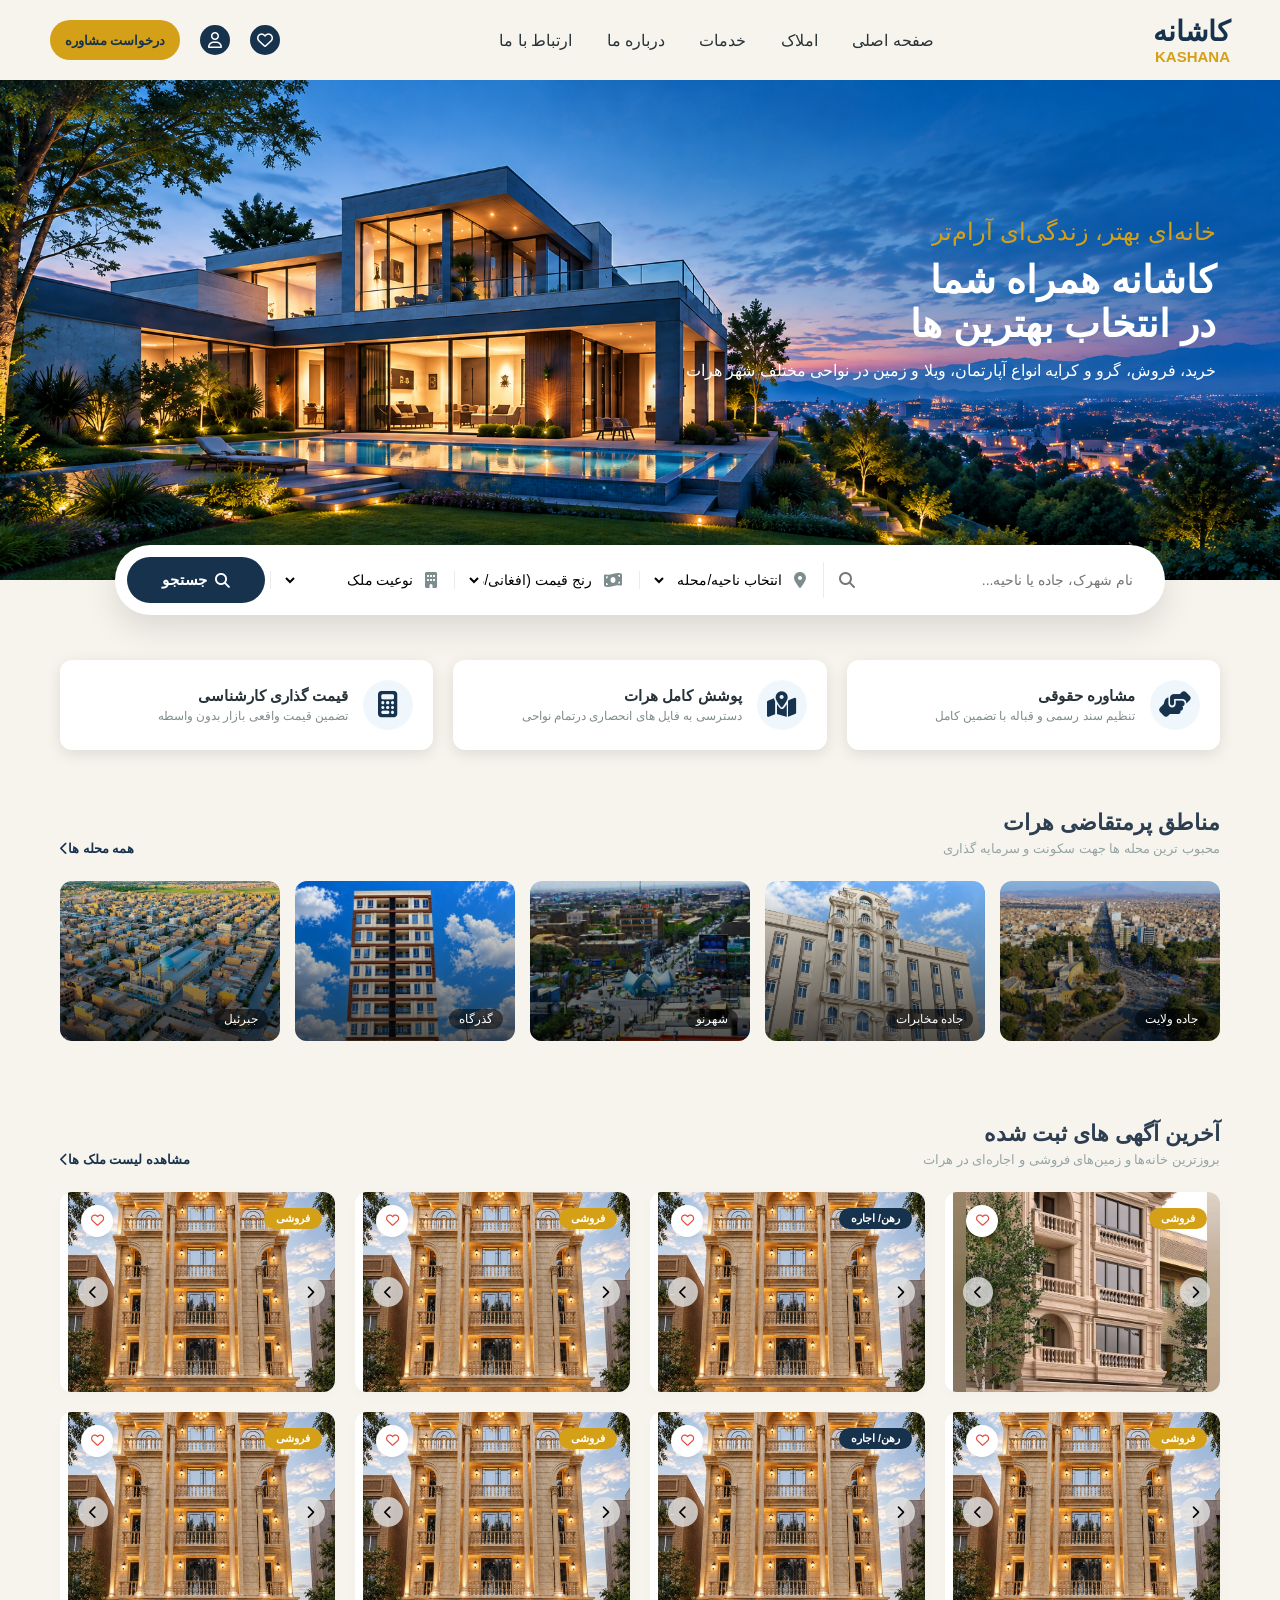
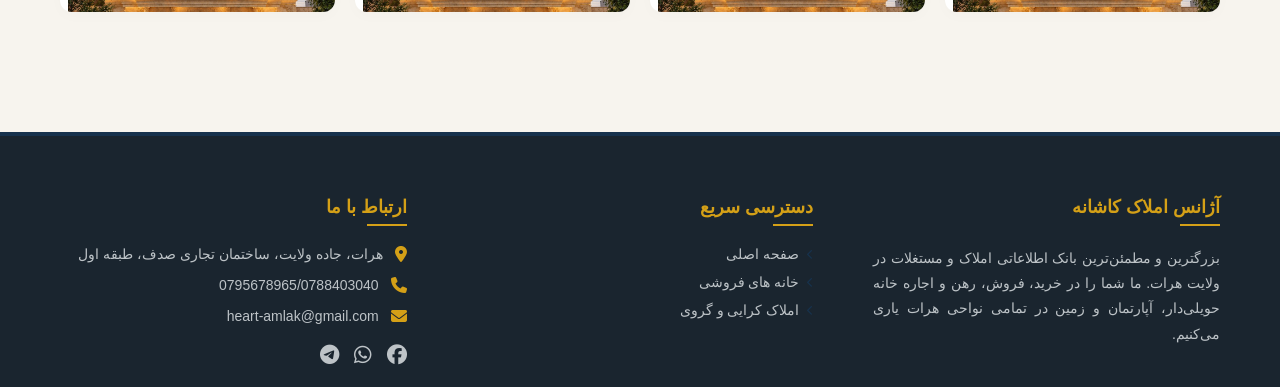
==== html/index.html @ c899a924 "fix: rename indext to index.html" ====
<!DOCTYPE html>
<html lang="fa" dir="rtl">
    <head>
        <meta charset="UTF-8">
        <meta name="viewport" content="width=device-width, initial-scale=1.0">
        <title>کاشانه</title>
        <link rel="stylesheet"  href="https://cdnjs.cloudflare.com/ajax/libs/font-awesome/6.5.2/css/all.min.css">
        <!--css link-->
        <link rel="stylesheet" href="../css/main.css">

    </head>
    <body>
        <!--header-->
        <header class="main-header">
            <div class="logo">
                <span>کاشانه<span>KASHANA</span></span>
            </div>
            <nav class="nav-menu">
                <a href="main-page.html" class="active">صفحه اصلی</a>
                <a href="properties.html">املاک</a>
                <a href="services.html">خدمات</a>
                <a href="about us.html">درباره ما </a>
                <a href="contact us.html">ارتباط با ما </a>
            </nav>
            <!--user action-->
            <div class="user-actions">
                <!--favorites-->
                <a hraf="" class="favorite">
                    <i class="fa-regular fa-heart"></i>
                </a>
                 <!--account-->
            <div class="account">
                <button class="account-btn">
                    <i class="fa-regular fa-user"></i>
                </button>
                </div>
                <div class="account-dropdown">
                    <a href="">ورود</a><br>
                    <a href="">ثبت نام</a>
                </div>
                 <div class="counselling">
                    <button class="counselling-btn"> <span>درخواست مشاوره</span></button>

                 </div>

            </div>
           
        </header>

        <!--hero section-->
        <section class="hero-section">
            <img src="../images/main image.png" class="main-image">
            <div class="hero-content">
                <h2>خانه‌ای بهتر، زندگی‌ای آرام‌تر</h2>
                <h1>کاشانه همراه شما<br>در انتخاب بهترین ها</h1>
                <p>خرید، فروش، گرو و کرایه انواع آپارتمان، ویلا و زمین در نواحی مختلف شهر هرات</p>
            </div>

            <div class="search-container">
                <div class="search-input-group">
                    <i class="fa-solid fa-magnifying-glass search-icon"></i>
                    <input type="text" id="keyword-search" placeholder="نام شهرک، جاده یا ناحیه...">

                </div>
                <div class="select-group">
                    <i class="fa-solid fa-location-dot"></i>
                    <select id="district-select">
                      <option value="">انتخاب ناحیه/محله</option>
                      <option value="jada-wilayat"> جاده ولایت</option>
                      <option value="darwaza-khosh"> دروازه خوش</option>
                      <option value="shahrak-khadija">شهرک خدیجه کبری</option>
                      <option value="firqa"> ساحه فرقه</option>
                      <option value="mahtab"> مهتاب سلجوقی</option>
                      <option value="jebril">جبرئیل</option>  
                    </select>
                </div>
                <div class="select-group">
                    <i class="fa-solid fa-money-bill-wave"></i>
                    <select id="price-select">
                        <option value="">رنج قیمت (افغانی/دلار)</option>
                        <option value="low">اقتصادی و ارزان  </option>
                        <option value="medium">قیمت متوسط  </option>
                        <option value="high">لوکس و تجاری  </option>
                    </select>
                </div>
                <div class="select-group">
                    <i class="fa-solid fa-building"></i>
                    <select id="type-select">
                        <option value="">نوعیت ملک</option>
                        <option value="apartment">آپارتمان مسکونی</option>
                        <option value="villa"> خانه حویلی دار</option>
                        <option value="commericla">مغازه و تجاری </option>
                        <option value="land">زمین/نمره </option>
                    </select>
                </div>
                <button class="btn-search" id="search-submit">
                    <i class="fa-solid fa-magnifying-glass"></i>جستجو </button>
            </div>
        </section>
            <!--our services-->
        <section class="features-section">
            <div class="feature-card">
                <div class="feature-icon"><i class="fa-solid fa-handshake-angle"></i>
                </div>
                <div class="feature-info">
                    <h4>مشاوره حقوقی</h4>
                    <p>تنظیم سند رسمی و قباله با تضمین کامل</p>
                </div>
            </div>

            <div class="feature-card">
                <div class="feature-icon"><i class="fa-solid fa-map-location-dot"></i>
                </div>

                 <div class="feature-info">
                <h4>پوشش کامل هرات</h4>
                <p>دسترسی به فایل های انحصاری درتمام نواحی</p>
            </div>
            </div>

            <div class="feature-card">
                <div class="feature-icon"><i class="fa-solid fa-calculator"></i></div>
                <div class="feature-info">
                    <h4>قیمت گذاری کارشناسی</h4>
                    <p>تضمین قیمت واقعی بازار بدون واسطه</p>
                </div>
            </div>
        </section>

        <!--favorite areas-->
        <section class="container locations-section">
            <div class="section-header">
                <div>
                    <h2>مناطق پرمتقاضی هرات</h2>
                    <p>محبوب  ترین محله ها جهت سکونت و سرمایه گذاری</p>
                </div>
                <a href="#" class="view-all">همه محله ها<i class="fa-solid fa-chevron-left"></i></a>
            </div>
            <div class="locations-grid">
                <div class="location-card">
                    <img src="../images/welayat street.jpg" alt="جاده ولایت">

                    <span class="location-tag">جاده ولایت</span>
                </div>
                 <div class="location-card">
                    <img src="../images/jade mokhaberat.jpg" alt="جاده مخابرات" >
                    <span class="location-tag">جاده مخابرات </span>
                </div>
                 <div class="location-card">
                     <img src="../images/shahrenow.jpg" alt="شهر نو " >
                    <span class="location-tag">شهرنو </span>
                </div>
                 <div class="location-card">
                     <img src="../images/gazargah.jpg" alt="گذرگاه  " >
                    <span class="location-tag">گذرگاه </span>
                </div>
                 <div class="location-card">
                     <img src="../images/jebreil.jpg" alt="جبرئیل  " >
                    <span class="location-tag">جبرئیل </span>
                </div>
                 
            </div>

        </section>

        <section class="container properties-section">
            <div class="section-header">
                <div>
                    <h2>آخرین آگهی های ثبت شده</h2>
                    <p>بروزترین خانه‌ها و زمین‌های فروشی و اجاره‌ای در هرات  </p>
                </div>
                <a href="#" class="view-all">مشاهده لیست ملک ها<i class="fa-solid fa-chevron-left"></i></a>
            </div>

            <div class="properties-grid">
                <!--first card-->
                <div class="property-card">
                    <div class="property-image">
                       <img src="../images/first card/8.jpg" alt="نمای خانه" class="active">
                       <img src="../images/first card/1.jpg" alt="اتاق خواب ">
                       <img src="../images/first card/2.jpg" alt="اتاق نشیمن ">
                       <img src="../images/first card/3.jpg" alt="اتاق خواب ">
                       <img src="../images/first card/4.jpg" alt="آشپزخانه ">
                       <img src="../images/first card/5.jpg" alt="دهلیز ">
                       <img src="../images/first card/6.jpg" alt="مهمانخانه">
                       <img src="../images/first card/7.jpg" alt="آشپزخانه">

                        <button class="slider-btn prev">
                            <i class="fa-solid fa-chevron-right"></i>
                        </button>
                        <button class="slider-btn next">
                            <i class="fa-solid fa-chevron-left"></i>
                        </button>

                        <span class="status-tag tag-sale">فروشی</span>
                        <button class="btn-wishlist"><i class="fa-regular fa-heart"></i></button>
                    </div>
                </div>
                <!--second card-->
                <div class="property-card">
                    <div class="property-image">
                       <img src="../images/second card/nama.jpg"   alt="نمای خانه" class="active">
                       <img src="../images/second card/1.jpg" alt="اتاق خواب ">
                       <img src="../images/second card/2.jpg" alt="اتاق نشیمن ">
                       <img src="../images/second card/3.jpg" alt="اتاق خواب ">
                       <img src="../images/second card/4.jpg" alt="آشپزخانه ">
                       <img src="../images/second card/5.jpg" alt="دهلیز ">
                      
                        <button class="slider-btn prev">
                            <i class="fa-solid fa-chevron-right"></i>
                        </button>
                        <button class="slider-btn next">
                            <i class="fa-solid fa-chevron-left"></i>
                        </button>
                       
                        <span class="status-tag tag-rent">رهن/ اجاره</span>
                        <button class="btn-wishlist"><i class="fa-regular fa-heart"></i></button>
                    </div>
                </div>
                 <!--thirdcard-->
                <div class="property-card">
                    <div class="property-image">
                       <img src="../images/second card/nama.jpg"   alt="نمای خانه" class="active">
                       <img src="../images/second card/1.jpg" alt="اتاق خواب ">
                       <img src="../images/second card/2.jpg" alt="اتاق نشیمن ">
                       <img src="../images/second card/3.jpg" alt="اتاق خواب ">
                       <img src="../images/second card/4.jpg" alt="آشپزخانه ">
                       <img src="../images/second card/5.jpg" alt="دهلیز ">
                      
                        <button class="slider-btn prev">
                            <i class="fa-solid fa-chevron-right"></i>
                        </button>
                        <button class="slider-btn next">
                            <i class="fa-solid fa-chevron-left"></i>
                        </button>
                        <span class="status-tag tag-sale">فروشی </span>
                        <button class="btn-wishlist"><i class="fa-regular fa-heart"></i></button>
                    </div>
                </div>
                 <!--fourthcard-->
                <div class="property-card">
                    <div class="property-image">
                         <img src="../images/second card/nama.jpg"   alt="نمای خانه" class="active">
                       <img src="../images/second card/1.jpg" alt="اتاق خواب ">
                       <img src="../images/second card/2.jpg" alt="اتاق نشیمن ">
                       <img src="../images/second card/3.jpg" alt="اتاق خواب ">
                       <img src="../images/second card/4.jpg" alt="آشپزخانه ">
                       <img src="../images/second card/5.jpg" alt="دهلیز ">
                      
                        <button class="slider-btn prev">
                            <i class="fa-solid fa-chevron-right"></i>
                        </button>
                        <button class="slider-btn next">
                            <i class="fa-solid fa-chevron-left"></i>
                        </button>

                       
                        <span class="status-tag tag-sale">فروشی </span>
                        <button class="btn-wishlist"><i class="fa-regular fa-heart"></i></button>
                    </div>
                </div>
                <!--fifth card-->
                 <div class="property-card">
                    <div class="property-image">
                      <img src="../images/second card/nama.jpg"   alt="نمای خانه" class="active">
                       <img src="../images/second card/1.jpg" alt="اتاق خواب ">
                       <img src="../images/second card/2.jpg" alt="اتاق نشیمن ">
                       <img src="../images/second card/3.jpg" alt="اتاق خواب ">
                       <img src="../images/second card/4.jpg" alt="آشپزخانه ">
                       <img src="../images/second card/5.jpg" alt="دهلیز ">
                      
                        <button class="slider-btn prev">
                            <i class="fa-solid fa-chevron-right"></i>
                        </button>
                        <button class="slider-btn next">
                            <i class="fa-solid fa-chevron-left"></i>
                        </button>
                       
                        <span class="status-tag tag-sale">فروشی</span>
                        <button class="btn-wishlist"><i class="fa-regular fa-heart"></i></button>
                    </div>
                </div>
                <!--sixth card-->
                <div class="property-card">
                    <div class="property-image">
                      <img src="../images/second card/nama.jpg"   alt="نمای خانه" class="active">
                       <img src="../images/second card/1.jpg" alt="اتاق خواب ">
                       <img src="../images/second card/2.jpg" alt="اتاق نشیمن ">
                       <img src="../images/second card/3.jpg" alt="اتاق خواب ">
                       <img src="../images/second card/4.jpg" alt="آشپزخانه ">
                       <img src="../images/second card/5.jpg" alt="دهلیز ">
                      
                        <button class="slider-btn prev">
                            <i class="fa-solid fa-chevron-right"></i>
                        </button>
                        <button class="slider-btn next">
                            <i class="fa-solid fa-chevron-left"></i>
                        </button>
                       
                        <span class="status-tag tag-rent">رهن/ اجاره</span>
                        <button class="btn-wishlist"><i class="fa-regular fa-heart"></i></button>
                    </div>
                </div>
                 <!--seventh card-->
                <div class="property-card">
                    <div class="property-image">
                       <img src="../images/second card/nama.jpg"   alt="نمای خانه" class="active">
                       <img src="../images/second card/1.jpg" alt="اتاق خواب ">
                       <img src="../images/second card/2.jpg" alt="اتاق نشیمن ">
                       <img src="../images/second card/3.jpg" alt="اتاق خواب ">
                       <img src="../images/second card/4.jpg" alt="آشپزخانه ">
                       <img src="../images/second card/5.jpg" alt="دهلیز ">
                      
                        <button class="slider-btn prev">
                            <i class="fa-solid fa-chevron-right"></i>
                        </button>
                        <button class="slider-btn next">
                            <i class="fa-solid fa-chevron-left"></i>
                        </button>
                       
                        <span class="status-tag tag-sale">فروشی </span>
                        <button class="btn-wishlist"><i class="fa-regular fa-heart"></i></button>
                    </div>
                </div>
                 <!--eighth card-->
                <div class="property-card">
                    <div class="property-image">
                      <img src="../images/second card/nama.jpg"   alt="نمای خانه" class="active">
                       <img src="../images/second card/1.jpg" alt="اتاق خواب ">
                       <img src="../images/second card/2.jpg" alt="اتاق نشیمن ">
                       <img src="../images/second card/3.jpg" alt="اتاق خواب ">
                       <img src="../images/second card/4.jpg" alt="آشپزخانه ">
                       <img src="../images/second card/5.jpg" alt="دهلیز ">
                      
                        <button class="slider-btn prev">
                            <i class="fa-solid fa-chevron-right"></i>
                        </button>
                        <button class="slider-btn next">
                            <i class="fa-solid fa-chevron-left"></i>
                        </button>
                       
                        <span class="status-tag tag-sale">فروشی </span>
                        <button class="btn-wishlist"><i class="fa-regular fa-heart"></i></button>
                    </div>
                </div>



            </div>
        </section>

        <!--footer-->
        <footer class="main-footer">
            <div  class="footer-container">
                <!--footer container-->
                <div class="footer-block footer-about">
                    <h4>آژانس املاک کاشانه </h4>
                    <p>بزرگترین و مطمئن‌ترین بانک اطلاعاتی املاک و مستغلات در ولایت هرات. ما شما را در خرید، فروش، رهن و اجاره خانه حویلی‌دار، آپارتمان و زمین در تمامی نواحی هرات یاری می‌کنیم.</p>
  
                </div>
                 <!--quick access-links-->
                <div class="footer-block footer-links">
                    <h4>دسترسی سریع</h4>
                    <ul>
                        <li>
                            <a href="#"><i class="fa-solid fa-chevron-left"></i>صفحه اصلی</a>
                        </li>
                         <li>
                            <a href="#"><i class="fa-solid fa-chevron-left"></i>خانه های فروشی </a>
                        </li>
                         <li>
                            <a href="#"><i class="fa-solid fa-chevron-left"></i>املاک کرایی و گروی </a>
                        </li>
                        
                    </ul>
                </div>
                    <!--call information-->
                <div class="footer-block footer-contact">
                    <h4>ارتباط با ما</h4>
                    <p><i class="fa-solid fa-location-dot"></i>هرات، جاده ولایت، ساختمان تجاری صدف، طبقه اول</p>
                    <p><i class="fa-solid fa-phone"></i>0795678965/0788403040</p>
                    <p><i class="fa-solid fa-envelope"></i>heart-amlak@gmail.com</p>
                   <!--social programs-->
                    <div class="footer-socials">
                        <a href="#"><i class="fa-brands fa-facebook"></i></a>
                         <a href="#"><i class="fa-brands fa-whatsapp"></i></a>
                          <a href="#"><i class="fa-brands fa-telegram"></i></a>
                    </div>
                </div>

            </div>
        </footer>







    </body>


</html>
---- css/main.css ----
:root{
    --primary-color:#17324D;
    --secondary-color:#D4A017;
    --text-color:#263238;
    --bg-light: #F7F4EE;
    --white:#ffffff;
}

*{
    margin:0;
    padding:0;
    box-sizing: border-box;
    font-family: 'Vazirmatn', sans-serif;

}

body{
     background-color: var(--bg-light);
    color: var(--text-color);
    
}
.container{
     max-width: 1200px;
    margin: 0 auto;
    padding: 40px 20px;
}
/*header*/
.main-header{
     display: flex;
    justify-content: space-between;
    align-items: center;
    padding: 15px 50px;
    background: var(--bg-light);
    box-shadow: 0 2px 15px rgba(0,0,0,0.05);
}
.logo{
    display: flex;
    align-items: center;
    gap: 10px;
    font-size: 28px;
    font-weight: bold;
    color: var(--primary-color);
}
.logo span span{
    display: block;
    font-size: 15px;
    color: var(--secondary-color);
}
.nav-menu a{
    position:relative;
     text-decoration: none;
    color: var(--text-color);
    margin: 0 15px;
    font-weight: 500;
    transition: color 0.3s;
    padding: 5px 0;
    
}
/* up line*/
.nav-menu a::before {
    content: "";
    position: absolute;
    top: 0;
    right: 50%;
    width: 0;
    height: 2px;
    background-color: var(--secondary-color);
    transition: width 0.4s ease;
}
/* down line*/
.nav-menu a::after {
    content: "";
    position: absolute;
    bottom: -5px;
    right: 50%;
    width: 0;
    height:2px;
    background-color: var(--secondary-color);
    transition: width 0.4s ease;
}

/* Hover */
.nav-menu a:hover::before,
.nav-menu a:hover::after {
    width: 100%;
    right: 0;
}

.nav-menu a:hover {
    color: var(--primary-color);
}

/* User Actions */
.user-actions {
    display: flex;
    align-items: center;
    gap: 20px;
    direction: rtl;
}

/* Favorite Heart */
.favorite {
   background-color: var(--primary-color);
   color: var(--white);
   width:30px;
   height: 30px;
   border-radius: 50px;
   font-size:16px;
   align-items: center;
   justify-content: center;
   display:flex;
   text-decoration: none;
   cursor: pointer;
  


}

.favorite:hover {
    color: var(--secondary-color);
}

/* Account Button */
.account {
    position: relative;
    display: flex;
    align-items: center;
}

.account-btn {
   background-color: var(--primary-color);
   color: var(--white);
   width:30px;
   height: 30px;
   border-radius: 50px;
   font-size:16px;
   align-items: center;
   justify-content: center;
   display:flex;
   text-decoration: none;
   cursor: pointer;
   border: none;
   outline: none;
  
}
.account-btn:hover {
    color: var(--secondary-color);
}
.account-dropdown{
    display: none;
    position: absolute;
    top: 100%;
    right: 0;
    background-color:var(--white);
    min-width: 150px;
    box-shadow: 0px 8px 16px rgba(0, 0, 0, 0.15);
    border-radius: 8px;
    z-index: 9999;
    margin-top: 10px;
    overflow: hidden;

}

.account-dropdown a {
    color:var(--primary-color);
    padding:4px 16px;
    text-decoration: none;
    display: block;
    font-size: 14px;
    transition: background-color 0.2s;
    text-align: right;
   
}
.account-dropdown a:hover{
    background-color: #eef5fa;
    font-weight: bold;

}
.account-dropdown.show{
    display: block !important;
}
.counselling-btn{
    background:var(--secondary-color);
    color:var(--primary-color);
    border: none;
    font-family: inherit;
    font-size:13px;
    font-weight: bold;
    cursor: pointer;
    display: flex;
    align-items: center;
    justify-content: center;
    gap: 3px;
    width: 130px;
    height: 40px;
    border-radius: 50px;
}

.counselling-btn span{
   display: inline-block;
   transition: transform 0.3s ease;
}
.counselling-btn:hover span{
    transform: translateY(-1px);
}
/*hero*/
.hero-section{
    width:100%;
    overflow: visible;
    display: flex;
    flex-direction: column;
    justify-content: center;
    align-items: center;
    color: var(--white);
    position: relative;
    padding-bottom: 0px;
    z-index: 2;
}
.main-image{
    width: 100%;
    height: 500px;
    object-fit: cover;
    display: block;
}
.hero-content{
    position: absolute;
    bottom: 200px;
    right:50%;
    transform: translateX(50%);
    width:90%;
    color: white;
}
.hero-content h2{
    color: var(--secondary-color);
    margin-bottom: 12px;
    font-weight: normal;
}
.hero-content h1{
    font-size: 38px;
    margin-bottom: 15px;
}

.search-container{
    background: var(--white);
    padding: 12px;
    border-radius: 50px;
    display:flex;
    align-items: center;
    width: 90%;
    max-width: 1050px;
    position: absolute;
    bottom: -35px;
    left: 50%;
    transform: translateX(-50%);
    box-shadow: 0 12px 35px rgba(0,0,0,0.12);
    gap: 5px;
    z-index: 10;
}
.search-icon{
    position: absolute;
    left: 15px;
    color: #777777;
    z-index: 5;
    pointer-events: none;
}

.search-input-group{
    flex: 2;
    display: flex;
    align-items: center;
    border-left: 1px solid #eaeded;
    padding: 0 10px;
    position: relative;
}
.search-input-group input{
    border: none;
    outline: none;
    width: 100%;
    padding: 10px;
    font-size: 14px;
}
.select-group{
    flex: 1;
    display: flex;
    align-items: center;
    gap: 8px;
    border-left: 1px solid #eaeded;
    padding: 0 12px;
    color: #7f8c8d;
}
.select-group select{
     border: none;
    outline: none;
    background: transparent;
    width: 100%;
    cursor: pointer;
    font-size: 14px;
}
.btn-search{
     background: var(--primary-color);
    color: var(--white);
    border: none;
    padding: 14px 35px;
    border-radius: 30px;
    cursor: pointer;
    font-weight: bold;
    display: flex;
    align-items: center;
    gap: 8px;
    font-size: 15px;
}
.btn-search{
    transition: color 0.3s ease;
}
.btn-search:hover {
    color: var(--secondary-color);
}
.btn-search:hover i{
    color:var(--secondary-color)
}


/*features*/
.features-section{
    max-width: 1200px;
    margin: 80px auto 20px auto;
    display: flex;
    justify-content: space-between;
    gap: 20px;
    padding: 0 20px;

}
.feature-card{
    background: var(--white);
    padding: 20px;
    border-radius: 12px;
    display: flex;
    align-items: center;
    gap: 15px;
    flex: 1;
    box-shadow: 0 4px 15px rgba(0, 0, 0, 0.1);
}
.feature-icon{
    font-size: 26px;
    color: var(--primary-color);
    background: #f0f7fc;
    width: 50px;
    height: 50px;
    display: flex;
    align-items: center;
    justify-content: center;
    border-radius: 50%;
}
.feature-info h4{
    font-size: 15px;
    margin-bottom: 4px;

}
.feature-info p{
    font-size: 12px;
    color: #7f8c8d;

}
/*header section*/
.section-header{
    display: flex;
    justify-content: space-between;
    align-items: flex-end;
    margin-bottom: 25px;
}
.section-header h2{
    font-size: 22px;
    color: #2c3e50;
}
.section-header p{
    color: #95a5a6;
    font-size: 13px;
    margin-top: 5px;
}
.view-all{
    text-decoration: none;
    color: var(--primary-color);
    font-weight: bold;
    font-size: 13px;
}
/*grid areas*/
 .locations-grid{
    display: grid;
    grid-template-columns: repeat(5, 1fr);
    gap: 15px;
 }
 .location-card{
    height: 160px;
    border-radius: 12px;
    background-size: cover;
    background-position: center;
    position: relative;
    overflow: hidden;
    cursor: pointer;
    transition: transform 0.3s;
 }
 .location-card img{
    width: 100%;
    height: 100%;
    object-fit: cover;
    object-position: top center;
 }
 .location-card:hover{
    transform: translateY(-4px);

 }
 .location-card::before{
    content: '';
    position: absolute;
    top: 0;
    left: 0;
    width: 100%;
    height: 100%;
    background: linear-gradient(transparent,rgba(0,0,0,0.65));
 }
 .location-tag{
    position: absolute;
    bottom: 12px;
    right: 12px;
    color: var(--white);
    background: rgba(0,0,0,0.5);
    padding: 3px 10px;
    border-radius: 15px;
    font-size: 12px;
 }

/*homes grid*/
 .properties-grid{
    display: grid;
    grid-template-columns:repeat(4, 1fr);
    gap: 20px;
 }
 .property-card{
    background: var(--white);
    border-radius: 12px;
    overflow: hidden;
    box-shadow: 0 4px 15px rgba(0,0,0,0.02);
 }
 .property-image{
    height: 200px;
    position: relative;
    padding: 0px;
    display: flex;
    justify-content: space-between;
    align-items: flex-start;
    overflow: hidden;
    aspect-ratio: 4/3;
 }
 .property-image img{
    position: absolute;
    top: 0;
    left: 0;
    width: 100%;
    height: 100%;
    object-fit: cover;
    z-index: 0;
    inset: 0;
    display: none;
    transition: transform 0.4s ease;
 }
 .property-image img.active{
    display: block;

 }
 .property-card:hover .property-image img.active{
      transform: scale(1.05);
 }
 .slider-btn{
    position: absolute;
    top:50%;
    transform:translateY(-50%);
    z-index: 2;
    background:rgba(225,225,225,0.8);
    border:none;
    border-radius:50%;
    width:30px;
    height:30px;
    cursor:pointer;
 }
.slider-btn.prev{
    right:10px;
}
.slider-btn.next{
   left:10px; 
}

 .status-tag{
    padding: 4px 12px;
    top: 15px;
    right: 12px;
    margin: 0;
    border-radius: 15px;
    color: var(--white);
    font-size: 11px;
    font-weight: bold;
    position: absolute;
    z-index: 1;
 }
 .tag-sale{
    background-color: var(--secondary-color);
 }
 .tag-rent{
    background-color: var(--primary-color);
 }
 .btn-wishlist{
    background: var(--white);
    border: none;
    width: 32px;
    height: 32px;
    border-radius:50%;
    display: flex;
    align-items: center;
    justify-content: center;
    cursor: pointer;
    color:#e74c3c;
    box-shadow: 0 2px 5px rgba(0,0,0,0.08);
    position: absolute;
    z-index: 1;
    top: 12px;
    left: 12px;
    margin: 0;

 }
 .status-tag, .btn-wishlist{
    margin: 1px;
    z-index: 1;
 }

 /*footer*/
 .main-footer{
    background-color: #1a252f;
    color: #ecf0f1;
    padding: 60px 0 20px 0;
    margin-top: 80px;
    border-top: 4px solid var(--primary-color);


 }
 .footer-container{
    max-width: 1200px;
    margin: 0 auto;
    display: flex;
    justify-content: space-between;
    gap: 60px;
    padding: 0 20px;
 }
 .footer-block{
    flex: 1;
 }
 .main-footer h4{
    color: var(--secondary-color);
    font-size: 18px;
    margin-bottom: 20px;
    position: relative;
    padding-bottom: 8px;
 }
 .main-footer h4::after{
    content: '';
    position: absolute;
    bottom: 0;
    right: 0;
    width: 40px;
    height: 2px;
    background-color: var(--secondary-color);

 }
 .footer-about p{
    font-size: 14px;
    line-height: 1.8;
    color: #bdc3c7;
    text-align: justify;
 }

 .footer-links{
    text-align: right;

 }
 .footer-links h4{
    width: 100%;
    text-align: right;
 }

 .footer-links ul{
    list-style: none;
    padding: 0;
    margin: 0;
    width: 100%;
    
 }
 .footer-links ul li{
    margin-bottom: 12px;

 }
 .footer-links ul li a{
    color: #bdc3c7;
    text-decoration: none;
    font-size: 14px;
    transition: all 0.3s ease;
    display: flex;
    align-items: center;
    gap: 8px;
    justify-content: flex-start;
    width: 100%;
    direction: rtl;
 }
 .footer-links ul li a i{
    font-size: 10px;
    color: var(--primary-color);
 }
 .footer-links ul li a:hover{
    color: var(--white);
    padding-right: 5px;
 }
 .footer-contact p{
    font-size: 14px;
    color: #bdc3c7;
    margin-bottom: 15px;
    display: flex;
    align-items: center;
    gap: 12px;
 }
 .footer-contact p i{
    color: var(--secondary-color);
    font-size: 16px;

 }
 .footer-socials{
    display: flex;
    gap: 15px;
    margin-top: 20px;
 }
 .footer-socials a{
    color: #bdc3c7;
    font-size: 20px;
    transition: color 0.3s;
 }
 .footer-socials a:hover{
    color: var(--secondary-color);
 }
 .footer-bottom{
    text-align: center;
    margin-top: 40px;
    padding-top: 20px;
    border-top: 1px solid #34495e;
    font-size: 13px;
    color: #7f8c8d;
 }

 @media (max-width:768px){
    .footer-container{
        flex-direction: column;
        gap: 30px;

    }
    .main-footer h4::after{
        right: 50%;
        transform: translateX(50%);
    }
    .main-footer h4, .footer-about p, .footer-bottom{
        text-align: center;
    }
    .footer-links ul li a{
        justify-content: center;

    }
    .footer-contact p{
        justify-content: center;
    }
    .footer-socials{
        justify-content: center;
    }
 }
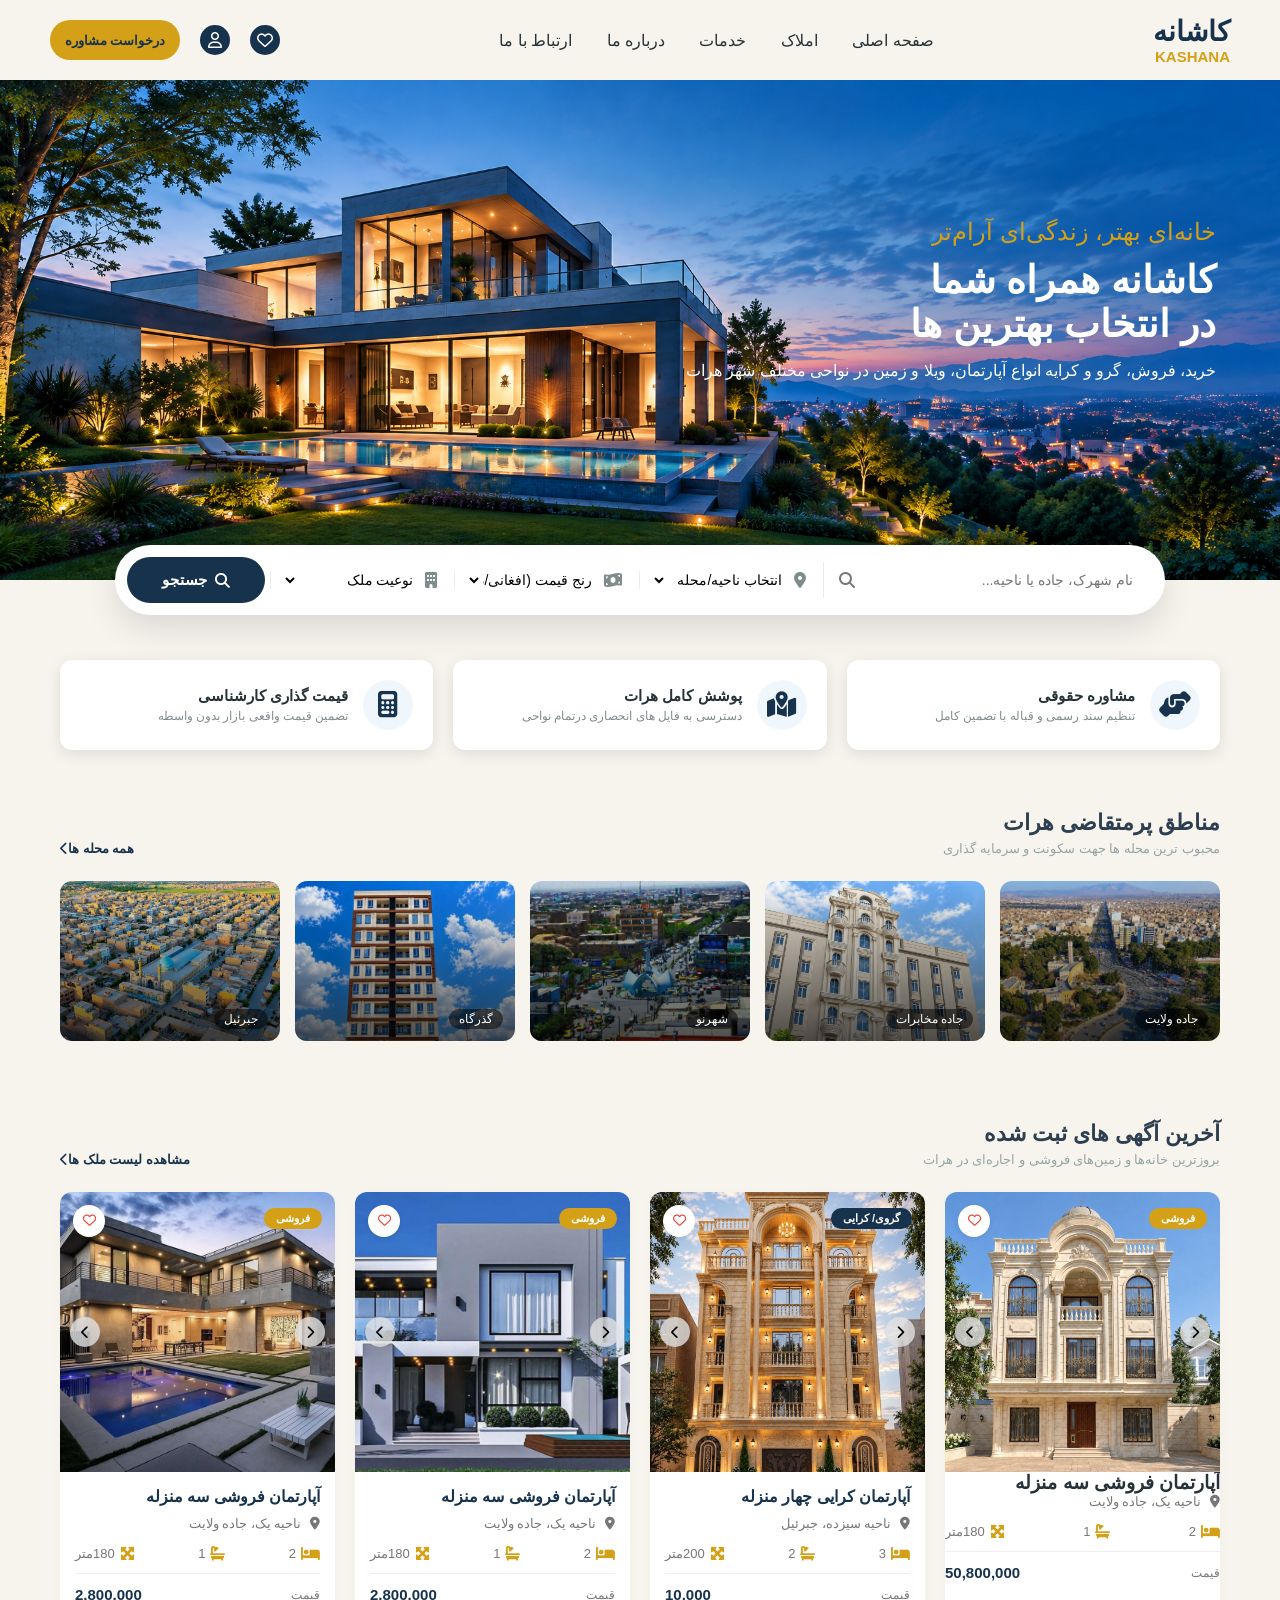
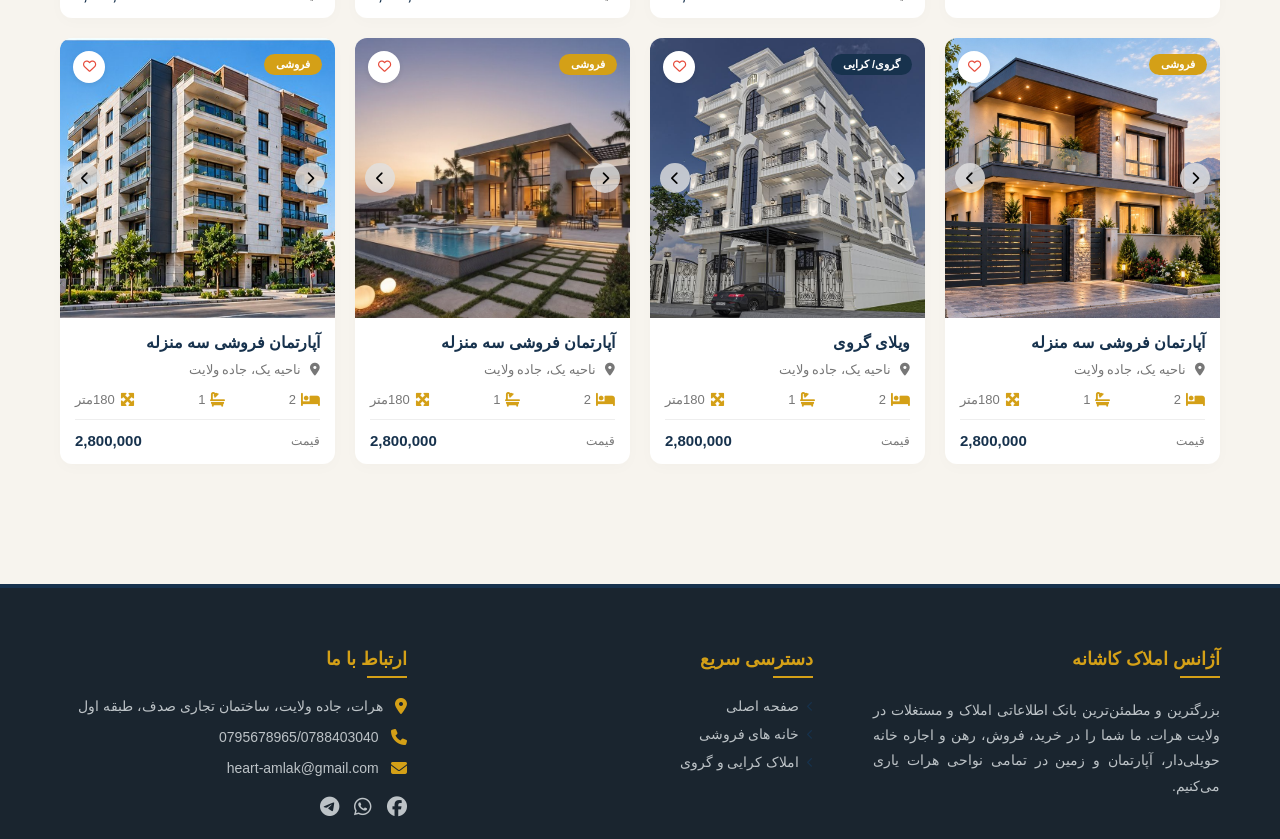
==== commit 406a43d6: "update project file" ====
--- a/html/index.html
+++ b/html/index.html
@@ -10,11 +10,18 @@
 
     </head>
     <body>
+
+        <div id="login-notice" class="login-notice">
+    لطفاً ابتدا وارد حساب کاربری خود شوید.
+</div>
         <!--header-->
         <header class="main-header">
             <div class="logo">
                 <span>کاشانه<span>KASHANA</span></span>
             </div>
+            <button class="menu-toggle">
+                <i class="fa-solid fa-bars"></i>
+            </button>
             <nav class="nav-menu">
                 <a href="main-page.html" class="active">صفحه اصلی</a>
                 <a href="properties.html">املاک</a>
@@ -29,15 +36,27 @@
                     <i class="fa-regular fa-heart"></i>
                 </a>
                  <!--account-->
-            <div class="account">
-                <button class="account-btn">
-                    <i class="fa-regular fa-user"></i>
-                </button>
-                </div>
-                <div class="account-dropdown">
-                    <a href="">ورود</a><br>
-                    <a href="">ثبت نام</a>
-                </div>
+           <div class="account">
+
+    <button class="account-btn" type="button"
+            aria-label="حساب کاربری">
+        <i class="fa-regular fa-user"></i>
+        <span class="user-initials" hidden></span>
+    </button>
+
+    <div class="account-dropdown">
+        <a href="">
+            ثبت‌نام
+        </a>
+
+        <a href="">
+            ورود
+        </a>
+
+    </div>
+
+</div>
+                
                  <div class="counselling">
                     <button class="counselling-btn"> <span>درخواست مشاوره</span></button>
 
@@ -174,7 +193,9 @@
 
             <div class="properties-grid">
                 <!--first card-->
-                <div class="property-card">
+                <div class="property-card"
+                data-id="1"
+                onclick="openPropertyDetails(1)">
                     <div class="property-image">
                        <img src="../images/first card/8.jpg" alt="نمای خانه" class="active">
                        <img src="../images/first card/1.jpg" alt="اتاق خواب ">
@@ -193,11 +214,30 @@
                         </button>
 
                         <span class="status-tag tag-sale">فروشی</span>
-                        <button class="btn-wishlist"><i class="fa-regular fa-heart"></i></button>
-                    </div>
-                </div>
+                        <button class="btn-wishlist">
+                         <i class="fa-regular fa-heart"></i>
+                          </button>
+                    </div>
+                      <h3>آپارتمان فروشی سه منزله </h3>
+                        <p class="property-location">
+                            <i class="fa-solid fa-location-dot"></i>
+                         ناحیه یک، جاده ولایت
+                        </p>
+                        <div class="property-details">
+                            <span title="اتاق خواب"><i class="fa-solid fa-bed"></i>  2 </span>
+                             <span title="حمام "><i class="fa-solid fa-bath"></i>  1 </span>
+                              <span title="متراژ "><i class="fa-solid fa-maximize"></i>  180متر </span>
+                        </div>
+                        <div class="property-price">
+                             <span>قیمت</span>
+                             <strong>50,800,000</strong>
+                        </div>
+
+                    </div>
+                
                 <!--second card-->
                 <div class="property-card">
+               
                     <div class="property-image">
                        <img src="../images/second card/nama.jpg"   alt="نمای خانه" class="active">
                        <img src="../images/second card/1.jpg" alt="اتاق خواب ">
@@ -213,14 +253,31 @@
                             <i class="fa-solid fa-chevron-left"></i>
                         </button>
                        
-                        <span class="status-tag tag-rent">رهن/ اجاره</span>
-                        <button class="btn-wishlist"><i class="fa-regular fa-heart"></i></button>
+                        <span class="status-tag tag-rent">گروی/  کرایی</span>
+                        <button class="btn-wishlist"><i class="fa-regular fa-heart"></i></button>
+                    </div>
+                     <div class="property-info">
+                        <h3>آپارتمان کرایی چهار منزله </h3>
+                        <p class="property-location">
+                            <i class="fa-solid fa-location-dot"></i>
+                              ناحیه سیزده،  جبرئیل
+                        </p>
+                        <div class="property-details">
+                            <span title="اتاق خواب"><i class="fa-solid fa-bed"></i>  3 </span>
+                             <span title="حمام "><i class="fa-solid fa-bath"></i>  2 </span>
+                              <span title="متراژ "><i class="fa-solid fa-maximize"></i>  200متر </span>
+                        </div>
+                        <div class="property-price">
+                             <span>قیمت</span>
+                             <strong>10,000</strong>
+                        </div>
+
                     </div>
                 </div>
                  <!--thirdcard-->
                 <div class="property-card">
                     <div class="property-image">
-                       <img src="../images/second card/nama.jpg"   alt="نمای خانه" class="active">
+                       <img src="../images/third card/NAMA.jpg"   alt="نمای خانه" class="active">
                        <img src="../images/second card/1.jpg" alt="اتاق خواب ">
                        <img src="../images/second card/2.jpg" alt="اتاق نشیمن ">
                        <img src="../images/second card/3.jpg" alt="اتاق خواب ">
@@ -235,12 +292,29 @@
                         </button>
                         <span class="status-tag tag-sale">فروشی </span>
                         <button class="btn-wishlist"><i class="fa-regular fa-heart"></i></button>
+                    </div>
+                     <div class="property-info">
+                        <h3>آپارتمان فروشی سه منزله </h3>
+                        <p class="property-location">
+                            <i class="fa-solid fa-location-dot"></i>
+                         ناحیه یک، جاده ولایت
+                        </p>
+                        <div class="property-details">
+                            <span title="اتاق خواب"><i class="fa-solid fa-bed"></i>  2 </span>
+                             <span title="حمام "><i class="fa-solid fa-bath"></i>  1 </span>
+                              <span title="متراژ "><i class="fa-solid fa-maximize"></i>  180متر </span>
+                        </div>
+                        <div class="property-price">
+                             <span>قیمت</span>
+                             <strong>2,800,000</strong>
+                        </div>
+
                     </div>
                 </div>
                  <!--fourthcard-->
                 <div class="property-card">
                     <div class="property-image">
-                         <img src="../images/second card/nama.jpg"   alt="نمای خانه" class="active">
+                         <img src="../images/forth card/NAMA.jpg"   alt="نمای خانه" class="active">
                        <img src="../images/second card/1.jpg" alt="اتاق خواب ">
                        <img src="../images/second card/2.jpg" alt="اتاق نشیمن ">
                        <img src="../images/second card/3.jpg" alt="اتاق خواب ">
@@ -258,11 +332,28 @@
                         <span class="status-tag tag-sale">فروشی </span>
                         <button class="btn-wishlist"><i class="fa-regular fa-heart"></i></button>
                     </div>
+                     <div class="property-info">
+                        <h3>آپارتمان فروشی سه منزله </h3>
+                        <p class="property-location">
+                            <i class="fa-solid fa-location-dot"></i>
+                         ناحیه یک، جاده ولایت
+                        </p>
+                        <div class="property-details">
+                            <span title="اتاق خواب"><i class="fa-solid fa-bed"></i>  2 </span>
+                             <span title="حمام "><i class="fa-solid fa-bath"></i>  1 </span>
+                              <span title="متراژ "><i class="fa-solid fa-maximize"></i>  180متر </span>
+                        </div>
+                        <div class="property-price">
+                             <span>قیمت</span>
+                             <strong>2,800,000</strong>
+                        </div>
+
+                    </div>
                 </div>
                 <!--fifth card-->
                  <div class="property-card">
                     <div class="property-image">
-                      <img src="../images/second card/nama.jpg"   alt="نمای خانه" class="active">
+                      <img src="../images/fifth card/nama.jpg"   alt="نمای خانه" class="active">
                        <img src="../images/second card/1.jpg" alt="اتاق خواب ">
                        <img src="../images/second card/2.jpg" alt="اتاق نشیمن ">
                        <img src="../images/second card/3.jpg" alt="اتاق خواب ">
@@ -279,11 +370,28 @@
                         <span class="status-tag tag-sale">فروشی</span>
                         <button class="btn-wishlist"><i class="fa-regular fa-heart"></i></button>
                     </div>
+                     <div class="property-info">
+                        <h3>آپارتمان فروشی سه منزله </h3>
+                        <p class="property-location">
+                            <i class="fa-solid fa-location-dot"></i>
+                         ناحیه یک، جاده ولایت
+                        </p>
+                        <div class="property-details">
+                            <span title="اتاق خواب"><i class="fa-solid fa-bed"></i>  2 </span>
+                             <span title="حمام "><i class="fa-solid fa-bath"></i>  1 </span>
+                              <span title="متراژ "><i class="fa-solid fa-maximize"></i>  180متر </span>
+                        </div>
+                        <div class="property-price">
+                             <span>قیمت</span>
+                             <strong>2,800,000</strong>
+                        </div>
+
+                    </div>
                 </div>
                 <!--sixth card-->
                 <div class="property-card">
                     <div class="property-image">
-                      <img src="../images/second card/nama.jpg"   alt="نمای خانه" class="active">
+                      <img src="../images/NAMA7TH.jpg"   alt="نمای خانه" class="active">
                        <img src="../images/second card/1.jpg" alt="اتاق خواب ">
                        <img src="../images/second card/2.jpg" alt="اتاق نشیمن ">
                        <img src="../images/second card/3.jpg" alt="اتاق خواب ">
@@ -297,14 +405,31 @@
                             <i class="fa-solid fa-chevron-left"></i>
                         </button>
                        
-                        <span class="status-tag tag-rent">رهن/ اجاره</span>
-                        <button class="btn-wishlist"><i class="fa-regular fa-heart"></i></button>
+                        <span class="status-tag tag-rent">گروی/  کرایی</span>
+                        <button class="btn-wishlist"><i class="fa-regular fa-heart"></i></button>
+                    </div>
+                     <div class="property-info">
+                        <h3>ویلای گروی</h3>
+                        <p class="property-location">
+                            <i class="fa-solid fa-location-dot"></i>
+                         ناحیه یک، جاده ولایت
+                        </p>
+                        <div class="property-details">
+                            <span title="اتاق خواب"><i class="fa-solid fa-bed"></i>  2 </span>
+                             <span title="حمام "><i class="fa-solid fa-bath"></i>  1 </span>
+                              <span title="متراژ "><i class="fa-solid fa-maximize"></i>  180متر </span>
+                        </div>
+                        <div class="property-price">
+                             <span>قیمت</span>
+                             <strong>2,800,000</strong>
+                        </div>
+
                     </div>
                 </div>
                  <!--seventh card-->
                 <div class="property-card">
                     <div class="property-image">
-                       <img src="../images/second card/nama.jpg"   alt="نمای خانه" class="active">
+                       <img src="../images/NAMA.jpg"   alt="نمای خانه" class="active">
                        <img src="../images/second card/1.jpg" alt="اتاق خواب ">
                        <img src="../images/second card/2.jpg" alt="اتاق نشیمن ">
                        <img src="../images/second card/3.jpg" alt="اتاق خواب ">
@@ -321,11 +446,28 @@
                         <span class="status-tag tag-sale">فروشی </span>
                         <button class="btn-wishlist"><i class="fa-regular fa-heart"></i></button>
                     </div>
+                     <div class="property-info">
+                        <h3>آپارتمان فروشی سه منزله </h3>
+                        <p class="property-location">
+                            <i class="fa-solid fa-location-dot"></i>
+                         ناحیه یک، جاده ولایت
+                        </p>
+                        <div class="property-details">
+                            <span title="اتاق خواب"><i class="fa-solid fa-bed"></i>  2 </span>
+                             <span title="حمام "><i class="fa-solid fa-bath"></i>  1 </span>
+                              <span title="متراژ "><i class="fa-solid fa-maximize"></i>  180متر </span>
+                        </div>
+                        <div class="property-price">
+                             <span>قیمت</span>
+                             <strong>2,800,000</strong>
+                        </div>
+
+                    </div>
                 </div>
                  <!--eighth card-->
                 <div class="property-card">
                     <div class="property-image">
-                      <img src="../images/second card/nama.jpg"   alt="نمای خانه" class="active">
+                      <img src="../images/NAMA8TH.jpg"   alt="نمای خانه" class="active">
                        <img src="../images/second card/1.jpg" alt="اتاق خواب ">
                        <img src="../images/second card/2.jpg" alt="اتاق نشیمن ">
                        <img src="../images/second card/3.jpg" alt="اتاق خواب ">
@@ -342,9 +484,24 @@
                         <span class="status-tag tag-sale">فروشی </span>
                         <button class="btn-wishlist"><i class="fa-regular fa-heart"></i></button>
                     </div>
-                </div>
-
-
+                     <div class="property-info">
+                        <h3>آپارتمان فروشی سه منزله </h3>
+                        <p class="property-location">
+                            <i class="fa-solid fa-location-dot"></i>
+                         ناحیه یک، جاده ولایت
+                        </p>
+                        <div class="property-details">
+                            <span title="اتاق خواب"><i class="fa-solid fa-bed"></i>  2 </span>
+                             <span title="حمام "><i class="fa-solid fa-bath"></i>  1 </span>
+                              <span title="متراژ "><i class="fa-solid fa-maximize"></i>  180متر </span>
+                        </div>
+                        <div class="property-price">
+                             <span>قیمت</span>
+                             <strong>2,800,000</strong>
+                        </div>
+
+                    </div>
+                </div>
 
             </div>
         </section>
@@ -374,7 +531,8 @@
                         
                     </ul>
                 </div>
-                    <!--call information-->
+                    
+                <!--call information-->
                 <div class="footer-block footer-contact">
                     <h4>ارتباط با ما</h4>
                     <p><i class="fa-solid fa-location-dot"></i>هرات، جاده ولایت، ساختمان تجاری صدف، طبقه اول</p>
@@ -390,14 +548,13 @@
 
             </div>
         </footer>
-
-
-
-
-
-
-
+    
+
+
+
+
+    <script src="../javascript/javascript.js"></script>
+    
     </body>
-
-
+     
 </html>
--- a/css/main.css
+++ b/css/main.css
@@ -32,6 +32,7 @@
     padding: 15px 50px;
     background: var(--bg-light);
     box-shadow: 0 2px 15px rgba(0,0,0,0.05);
+    position: relative;
 }
 .logo{
     display: flex;
@@ -172,13 +173,15 @@
    
 }
 .account-dropdown a:hover{
-    background-color: #eef5fa;
+   color:var(--secondary-color);
     font-weight: bold;
 
 }
 .account-dropdown.show{
     display: block !important;
 }
+
+
 .counselling-btn{
     background:var(--secondary-color);
     color:var(--primary-color);
@@ -203,6 +206,30 @@
 .counselling-btn:hover span{
     transform: translateY(-1px);
 }
+.menu-toggle{
+    display: none;
+    background: none;
+    border: none;
+    color: var(--primary-color);
+    font-size: 24px;
+    cursor: pointer;
+}
+
+.nav-menu.show{
+    display: flex;
+    position: absolute;
+    top: 100%;
+    right: 0;
+    width: 100%;
+    background-color: var(--bg-light);
+    flex-direction: column;
+    align-items: center;
+    padding: 15px 0;
+    box-shadow: 0 5px 15px rgba(0,0,0,0,08);
+    z-index: 999;
+
+}
+
 /*hero*/
 .hero-section{
     width:100%;
@@ -442,14 +469,14 @@
     box-shadow: 0 4px 15px rgba(0,0,0,0.02);
  }
  .property-image{
-    height: 200px;
+    height: 280px;
     position: relative;
     padding: 0px;
     display: flex;
     justify-content: space-between;
     align-items: flex-start;
     overflow: hidden;
-    aspect-ratio: 4/3;
+   
  }
  .property-image img{
     position: absolute;
@@ -531,6 +558,65 @@
     z-index: 1;
  }
 
+ /*property-info*/
+
+ .property-info{
+    padding: 15px;
+    text-align: right;
+ }
+
+ .property-info h3{
+    font-size: 16px;
+    margin: 0 0 10px;
+    color: var(--primary-color);
+ }
+
+ .property-location{
+    font-size: 13px;
+    color: #777;
+    margin-bottom: 15px;
+ }
+ .property-location i{
+    margin-left: 5px;
+ }
+ .property-details{
+    display: flex;
+    justify-content: space-between;
+    align-items: center;
+    gap:8px;
+    padding-bottom: 12px;
+    border-bottom: 1px solid #eee;
+    color: #777;
+    font-size: 13px;
+ }
+ .property-details span{
+    display: flex;
+    align-items: center;
+    gap: 5px;
+ }
+ .property-details i{
+    color: var(--secondary-color);
+    font-size: 15px;
+ }
+ .property-price{
+    display: flex;
+    justify-content: space-between;
+    align-items: center;
+    gap: 8px;
+    padding-top: 12px;
+    font-size: 12px;
+    color: #777;
+ }
+ .property-price strong{
+    color: var(--primary-color);
+    font-size: 15px;
+ }
+ .properties-grid{
+     display: grid;
+     grid-template-columns:repeat(4, 1fr);
+     gap: 20px;
+ }
+ 
  /*footer*/
  .main-footer{
     background-color: #1a252f;
@@ -652,6 +738,65 @@
  }
 
  @media (max-width:768px){
+    .main-header{
+        padding: 12px 15px;
+        gap: 10px;
+    }
+    .logo{
+        font-size: 24px;
+    }
+    .logo span span{
+        font-size: 12px;
+    }
+    .menu-toggle{
+        display: flex;
+        align-items: center;
+        justify-content: center;
+    }
+    .nav-menu{
+        display: none;
+    }
+    .nav-menu.show a::before{
+        display: none;
+    }
+    .nav-menu.show::after{
+        right: 0;
+        width: 0;
+        bottom: -3px;
+    }
+
+    .nav-menu.show a:hover::after{
+        width: 100%;
+        right: 0;
+    }
+
+    .user-actions{
+        gap: 8px;
+    }
+    .favorite, .account-btn{
+        width: 32px;
+        height: 32px;
+        font-size: 15px;
+    }
+    .counselling-btn{
+         width: 100px;
+        height: 35px;
+        font-size: 11px;
+    }
+
+    .features-section{
+        flex-wrap: wrap;
+    }
+
+
+    .properties-grid{
+        grid-template-columns: repeat(2, 1fr);
+        gap:12px;
+    }
+    .locations-grid{
+        border-image-repeat:(2, 1fr);
+        gap:12px;
+    }
     .footer-container{
         flex-direction: column;
         gap: 30px;
@@ -674,4 +819,43 @@
     .footer-socials{
         justify-content: center;
     }
- }+ }
+
+ /*property details page*/
+ 
+ @media(max-width:600px){
+    .property-details-container{
+        margin: 20px auto;
+        padding: 15px;
+    }
+    .property-information h2{
+        font-size: 21px;
+    }
+    .property-price strong{
+        font-size: 17px;
+    }
+   
+ }
+
+ /*login notic*/
+
+ .login-notice {
+    position: fixed;
+    top: 25px;
+    right: 50%;
+    transform: translateX(50%);
+    background-color: #17324D;
+    color: white;
+    padding: 14px 24px;
+    border-radius: 10px;
+    box-shadow: 0 4px 15px rgba(0, 0, 0, 0.2);
+    z-index: 9999;
+    display: none;
+    font-family: inherit;
+    text-align: center;
+}
+
+.login-notice.show {
+    display: block;
+}
+
